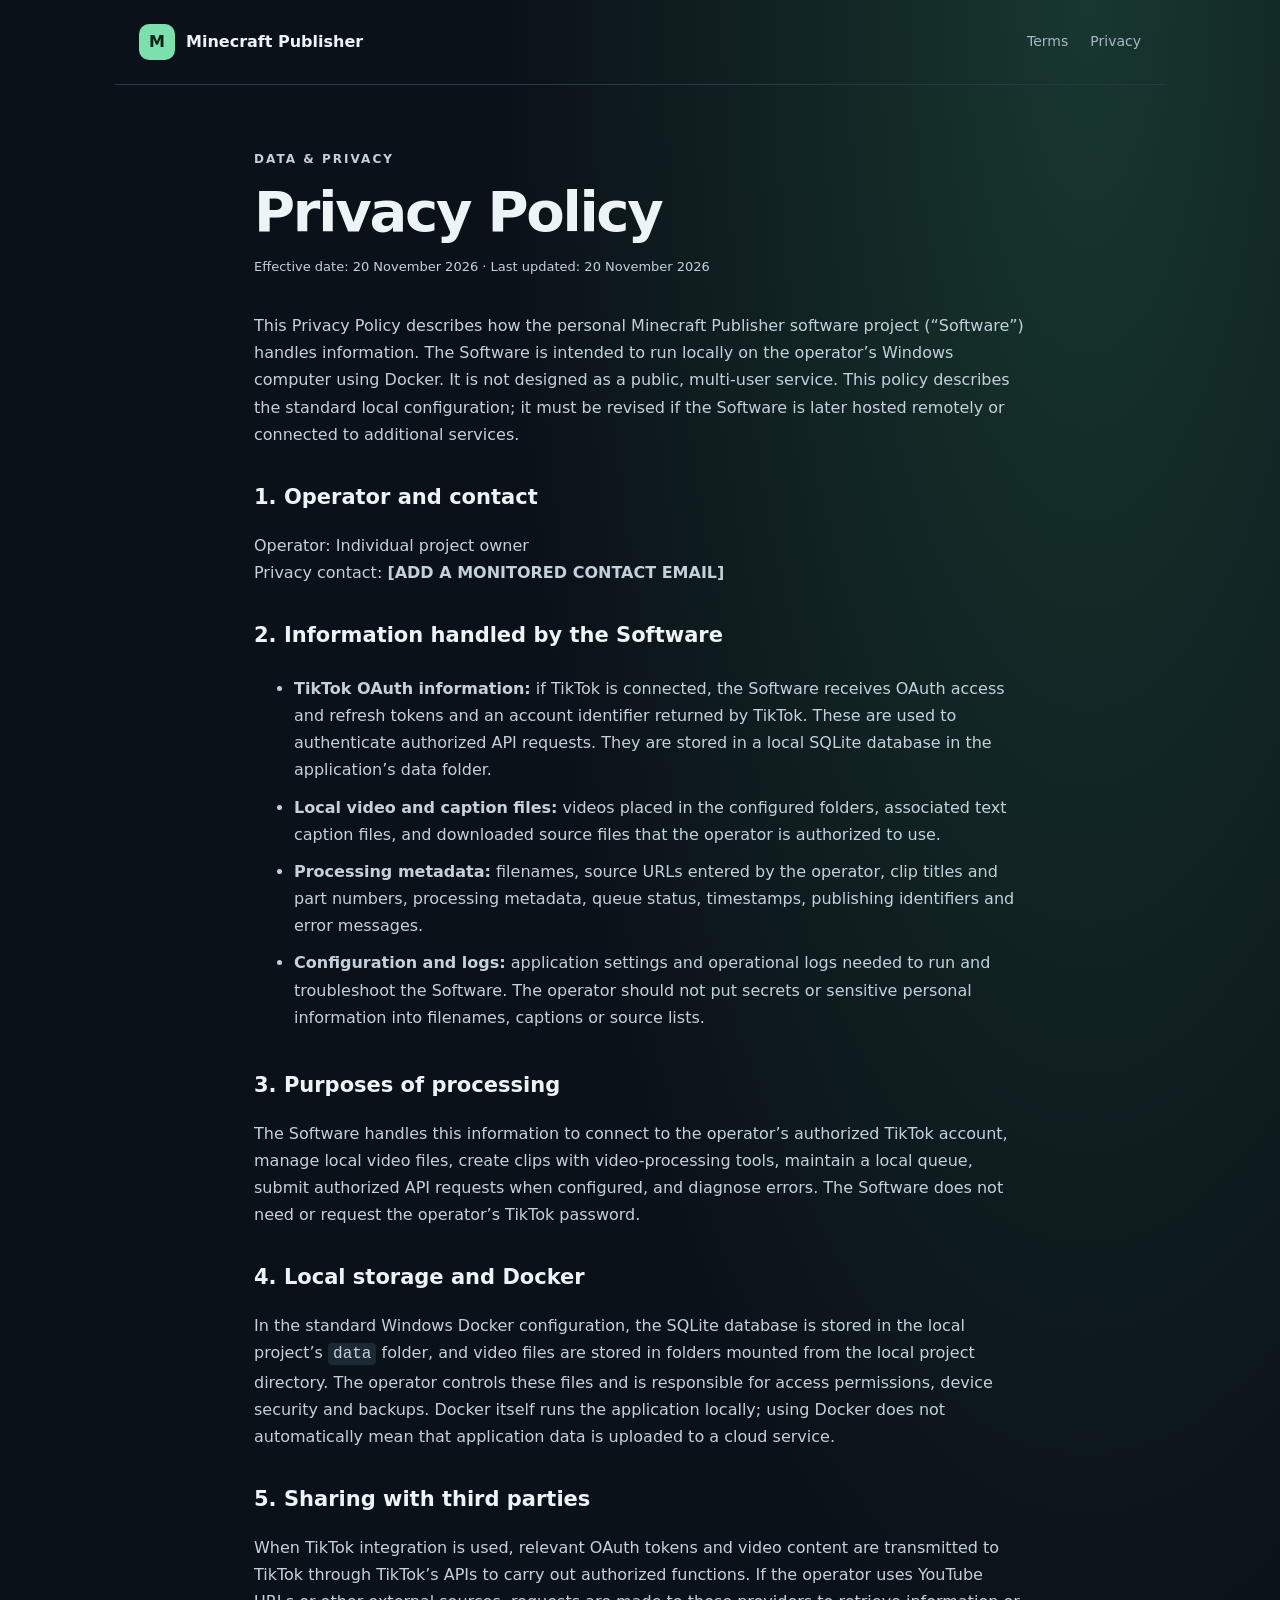
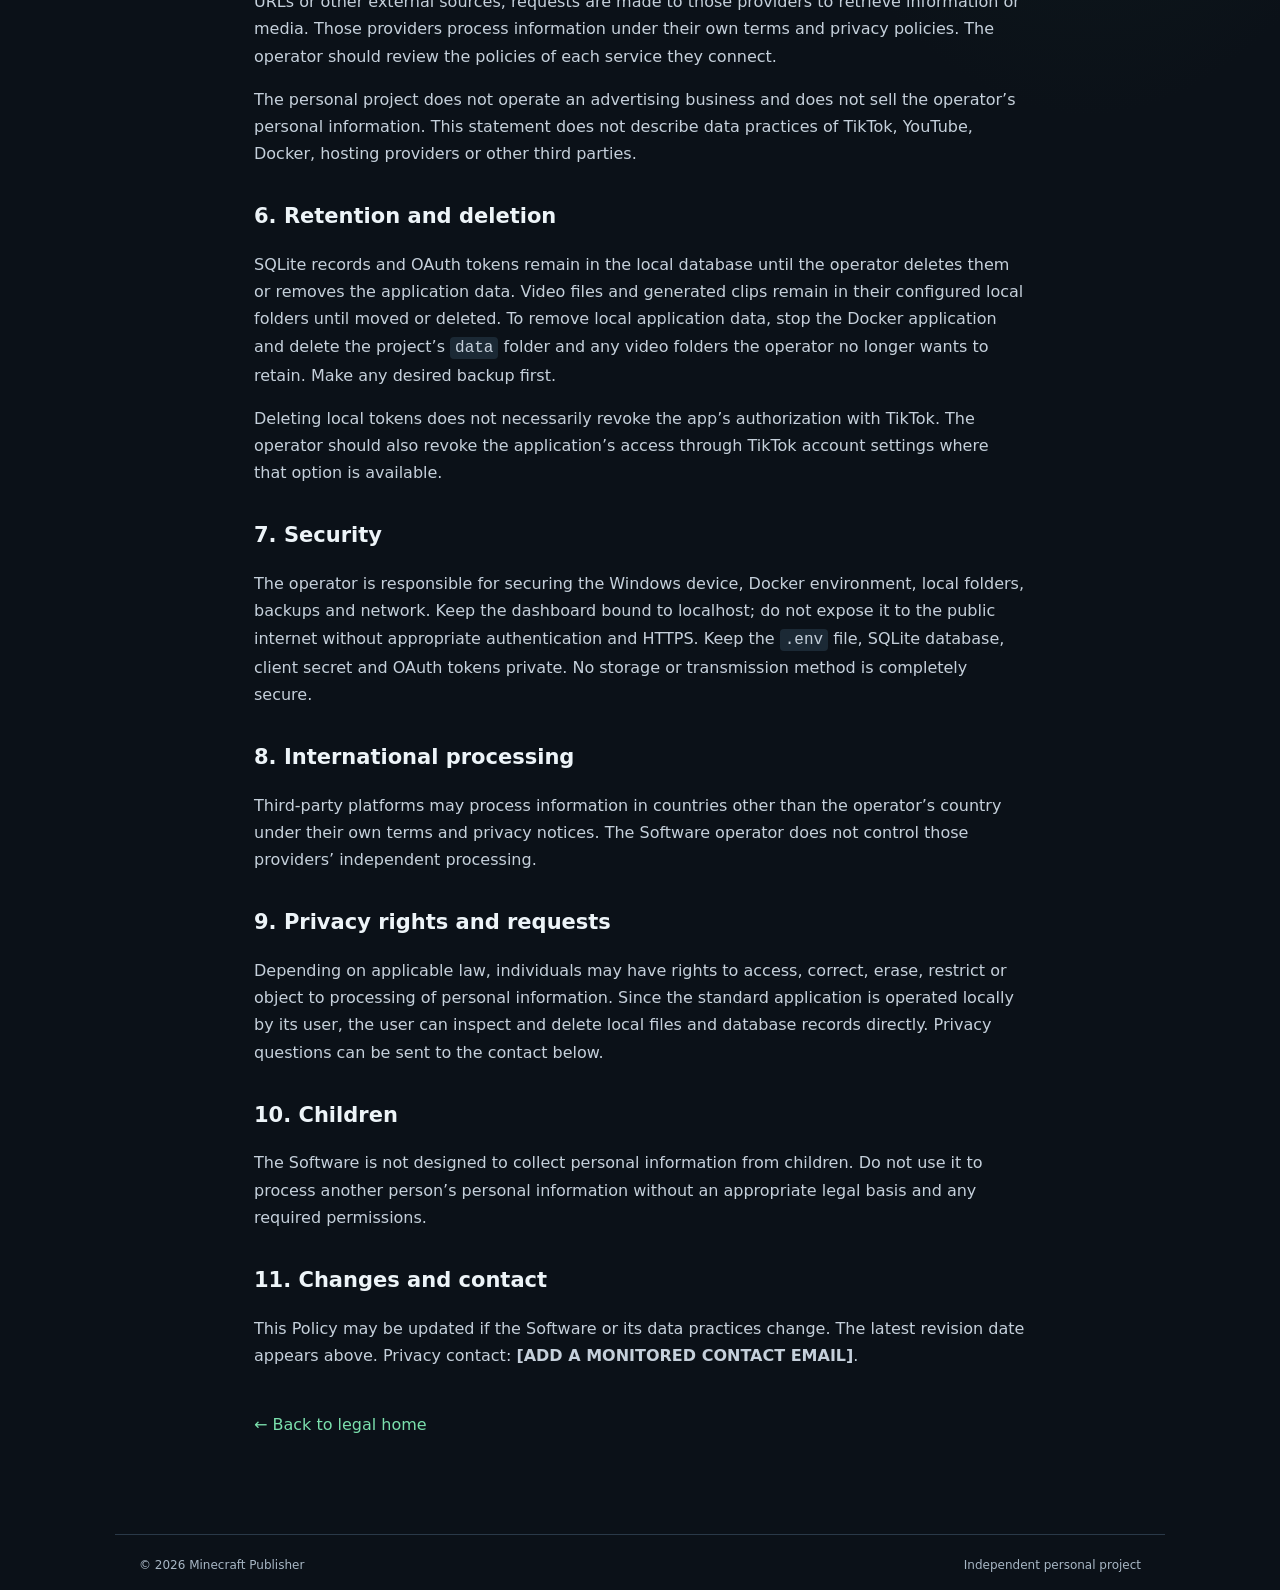
==== privacy.html @ 56ddfe29 "all all" ====
<!doctype html>
<html lang="en"><head><meta charset="utf-8"><meta name="viewport" content="width=device-width,initial-scale=1"><title>Privacy Policy — Minecraft Publisher</title><link rel="stylesheet" href="styles.css"></head>
<body><header><a class="brand" href="index.html"><span class="mark">M</span>Minecraft Publisher</a><nav><a href="terms.html">Terms</a><a href="privacy.html" aria-current="page">Privacy</a></nav></header>
<main class="document"><p class="eyebrow">DATA &amp; PRIVACY</p><h1>Privacy Policy</h1><p class="updated">Effective date: 20 November 2026 · Last updated: 20 November 2026</p>
<p>This Privacy Policy describes how the personal Minecraft Publisher software project (“Software”) handles information. The Software is intended to run locally on the operator’s Windows computer using Docker. It is not designed as a public, multi-user service. This policy describes the standard local configuration; it must be revised if the Software is later hosted remotely or connected to additional services.</p>
<h2>1. Operator and contact</h2><p>Operator: Individual project owner<br>Privacy contact: <strong>[ADD A MONITORED CONTACT EMAIL]</strong></p>
<h2>2. Information handled by the Software</h2><ul>
<li><strong>TikTok OAuth information:</strong> if TikTok is connected, the Software receives OAuth access and refresh tokens and an account identifier returned by TikTok. These are used to authenticate authorized API requests. They are stored in a local SQLite database in the application’s data folder.</li>
<li><strong>Local video and caption files:</strong> videos placed in the configured folders, associated text caption files, and downloaded source files that the operator is authorized to use.</li>
<li><strong>Processing metadata:</strong> filenames, source URLs entered by the operator, clip titles and part numbers, processing metadata, queue status, timestamps, publishing identifiers and error messages.</li>
<li><strong>Configuration and logs:</strong> application settings and operational logs needed to run and troubleshoot the Software. The operator should not put secrets or sensitive personal information into filenames, captions or source lists.</li>
</ul>
<h2>3. Purposes of processing</h2><p>The Software handles this information to connect to the operator’s authorized TikTok account, manage local video files, create clips with video-processing tools, maintain a local queue, submit authorized API requests when configured, and diagnose errors. The Software does not need or request the operator’s TikTok password.</p>
<h2>4. Local storage and Docker</h2><p>In the standard Windows Docker configuration, the SQLite database is stored in the local project’s <code>data</code> folder, and video files are stored in folders mounted from the local project directory. The operator controls these files and is responsible for access permissions, device security and backups. Docker itself runs the application locally; using Docker does not automatically mean that application data is uploaded to a cloud service.</p>
<h2>5. Sharing with third parties</h2><p>When TikTok integration is used, relevant OAuth tokens and video content are transmitted to TikTok through TikTok’s APIs to carry out authorized functions. If the operator uses YouTube URLs or other external sources, requests are made to those providers to retrieve information or media. Those providers process information under their own terms and privacy policies. The operator should review the policies of each service they connect.</p><p>The personal project does not operate an advertising business and does not sell the operator’s personal information. This statement does not describe data practices of TikTok, YouTube, Docker, hosting providers or other third parties.</p>
<h2>6. Retention and deletion</h2><p>SQLite records and OAuth tokens remain in the local database until the operator deletes them or removes the application data. Video files and generated clips remain in their configured local folders until moved or deleted. To remove local application data, stop the Docker application and delete the project’s <code>data</code> folder and any video folders the operator no longer wants to retain. Make any desired backup first.</p><p>Deleting local tokens does not necessarily revoke the app’s authorization with TikTok. The operator should also revoke the application’s access through TikTok account settings where that option is available.</p>
<h2>7. Security</h2><p>The operator is responsible for securing the Windows device, Docker environment, local folders, backups and network. Keep the dashboard bound to localhost; do not expose it to the public internet without appropriate authentication and HTTPS. Keep the <code>.env</code> file, SQLite database, client secret and OAuth tokens private. No storage or transmission method is completely secure.</p>
<h2>8. International processing</h2><p>Third-party platforms may process information in countries other than the operator’s country under their own terms and privacy notices. The Software operator does not control those providers’ independent processing.</p>
<h2>9. Privacy rights and requests</h2><p>Depending on applicable law, individuals may have rights to access, correct, erase, restrict or object to processing of personal information. Since the standard application is operated locally by its user, the user can inspect and delete local files and database records directly. Privacy questions can be sent to the contact below.</p>
<h2>10. Children</h2><p>The Software is not designed to collect personal information from children. Do not use it to process another person’s personal information without an appropriate legal basis and any required permissions.</p>
<h2>11. Changes and contact</h2><p>This Policy may be updated if the Software or its data practices change. The latest revision date appears above. Privacy contact: <strong>[ADD A MONITORED CONTACT EMAIL]</strong>.</p>
<p class="back"><a href="index.html">← Back to legal home</a></p></main><footer><span>© 2026 Minecraft Publisher</span><span>Independent personal project</span></footer></body></html>
---- styles.css ----
:root{--bg:#0b1118;--panel:#15212d;--text:#edf4f8;--muted:#a8b7c5;--accent:#7be0ad;--line:#2a3948}*{box-sizing:border-box}body{margin:0;background:radial-gradient(ellipse at 85% 0%,#17372f 0,transparent 38%),var(--bg);color:var(--text);font:16px/1.7 system-ui,-apple-system,Segoe UI,Roboto,sans-serif}a{color:var(--accent);text-decoration:none}a:hover{text-decoration:underline}header{max-width:1050px;margin:auto;padding:24px;display:flex;align-items:center;justify-content:space-between;border-bottom:1px solid var(--line)}.brand{display:flex;align-items:center;gap:11px;color:var(--text);font-weight:750}.mark{display:grid;place-items:center;width:36px;height:36px;border-radius:10px;background:var(--accent);color:#092016;font-weight:900}nav{display:flex;gap:22px}nav a{color:var(--muted);font-size:14px}.hero,.document{max-width:900px;margin:auto;padding:70px 24px 80px}.eyebrow{color:var(--accent);font-size:12px;font-weight:800;letter-spacing:.17em}.hero h1{font-size:clamp(42px,7vw,70px);line-height:1.05;letter-spacing:-.05em;margin:16px 0}.hero h1 span{color:var(--accent)}.lead{max-width:680px;color:var(--muted);font-size:19px}.cards{display:grid;grid-template-columns:repeat(2,1fr);gap:18px;margin:40px 0}.card{background:linear-gradient(145deg,#1c2b38,var(--panel));border:1px solid var(--line);border-radius:18px;padding:24px;color:var(--text)}.card:hover{border-color:var(--accent);text-decoration:none}.symbol{font-size:28px;color:var(--accent)}.card p{color:var(--muted)}.card b{color:var(--accent)}.note{border:1px solid #665b34;background:#282416;color:#e8d9aa;padding:16px;border-radius:12px;font-size:14px}.document{max-width:820px;padding-top:52px}.document h1{font-size:clamp(38px,6vw,56px);line-height:1.1;letter-spacing:-.04em;margin:12px 0}.updated{color:var(--muted);font-size:13px;margin-bottom:34px}.document h2{font-size:21px;margin:32px 0 8px}.document p,.document li{color:#c5d0db}.document li{padding:5px 0}.document code{background:#1b2935;padding:2px 5px;border-radius:4px}.back{margin-top:42px}footer{max-width:1050px;margin:auto;border-top:1px solid var(--line);padding:20px 24px;display:flex;justify-content:space-between;gap:12px;color:var(--muted);font-size:12px}@media(max-width:650px){header{padding:18px}nav{gap:13px}.hero,.document{padding:46px 18px 58px}.cards{grid-template-columns:1fr}footer{padding:18px;flex-direction:column}}
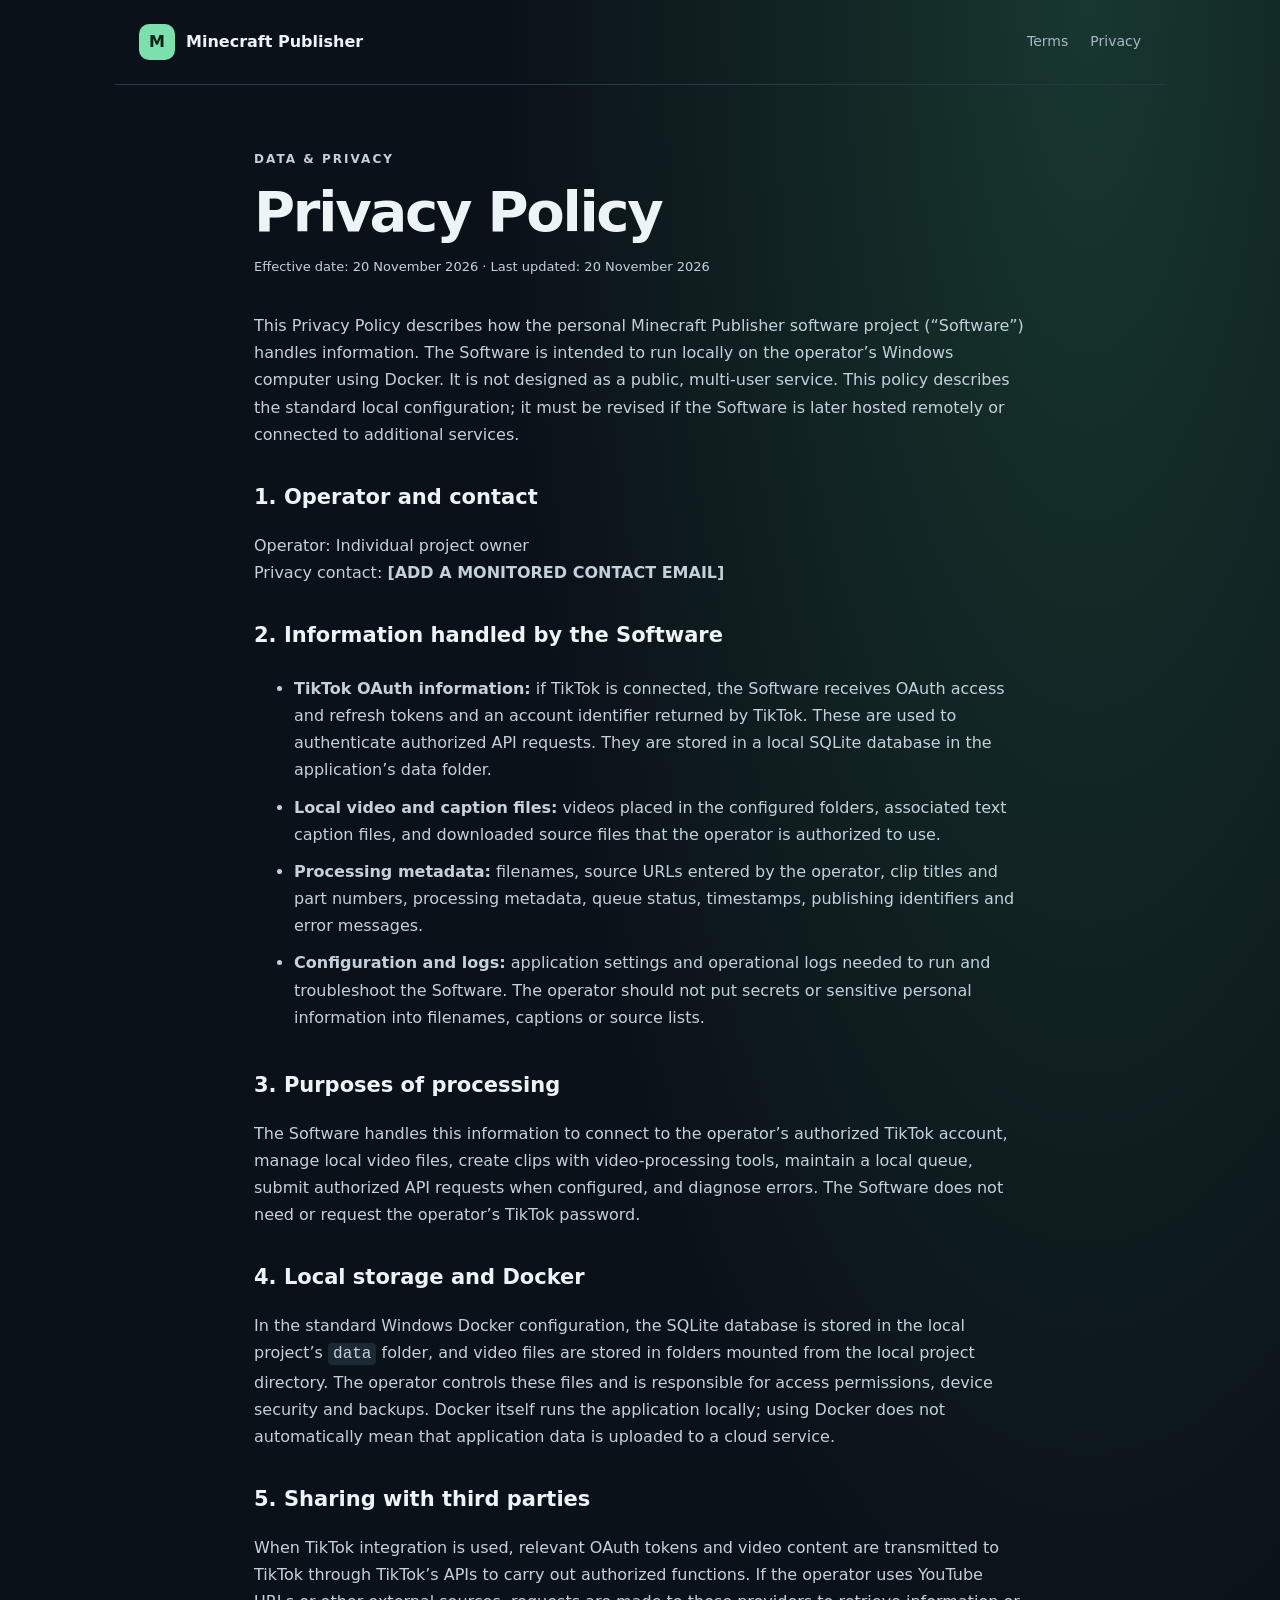
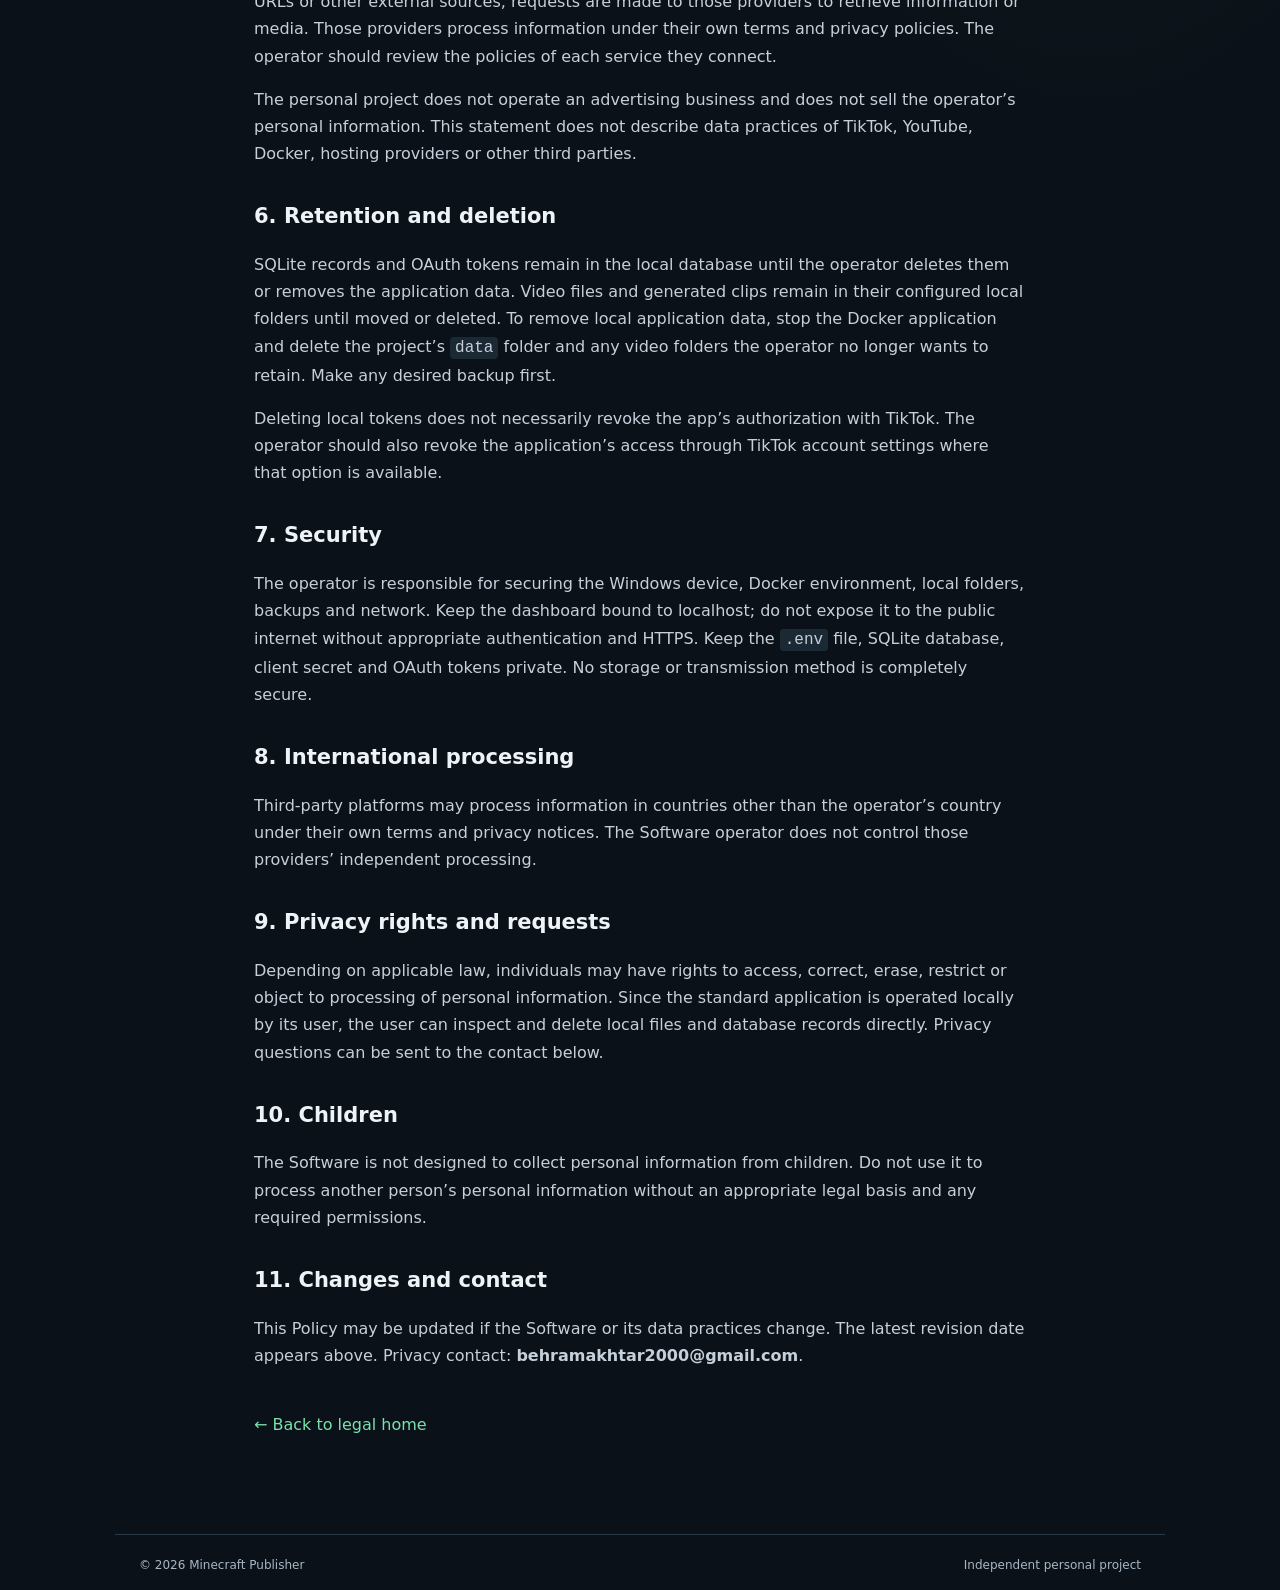
==== commit 984642b0: "Update privacy.html" ====
--- a/privacy.html
+++ b/privacy.html
@@ -18,5 +18,5 @@
 <h2>8. International processing</h2><p>Third-party platforms may process information in countries other than the operator’s country under their own terms and privacy notices. The Software operator does not control those providers’ independent processing.</p>
 <h2>9. Privacy rights and requests</h2><p>Depending on applicable law, individuals may have rights to access, correct, erase, restrict or object to processing of personal information. Since the standard application is operated locally by its user, the user can inspect and delete local files and database records directly. Privacy questions can be sent to the contact below.</p>
 <h2>10. Children</h2><p>The Software is not designed to collect personal information from children. Do not use it to process another person’s personal information without an appropriate legal basis and any required permissions.</p>
-<h2>11. Changes and contact</h2><p>This Policy may be updated if the Software or its data practices change. The latest revision date appears above. Privacy contact: <strong>[ADD A MONITORED CONTACT EMAIL]</strong>.</p>
-<p class="back"><a href="index.html">← Back to legal home</a></p></main><footer><span>© 2026 Minecraft Publisher</span><span>Independent personal project</span></footer></body></html>+<h2>11. Changes and contact</h2><p>This Policy may be updated if the Software or its data practices change. The latest revision date appears above. Privacy contact: <strong>behramakhtar2000@gmail.com</strong>.</p>
+<p class="back"><a href="index.html">← Back to legal home</a></p></main><footer><span>© 2026 Minecraft Publisher</span><span>Independent personal project</span></footer></body></html>
